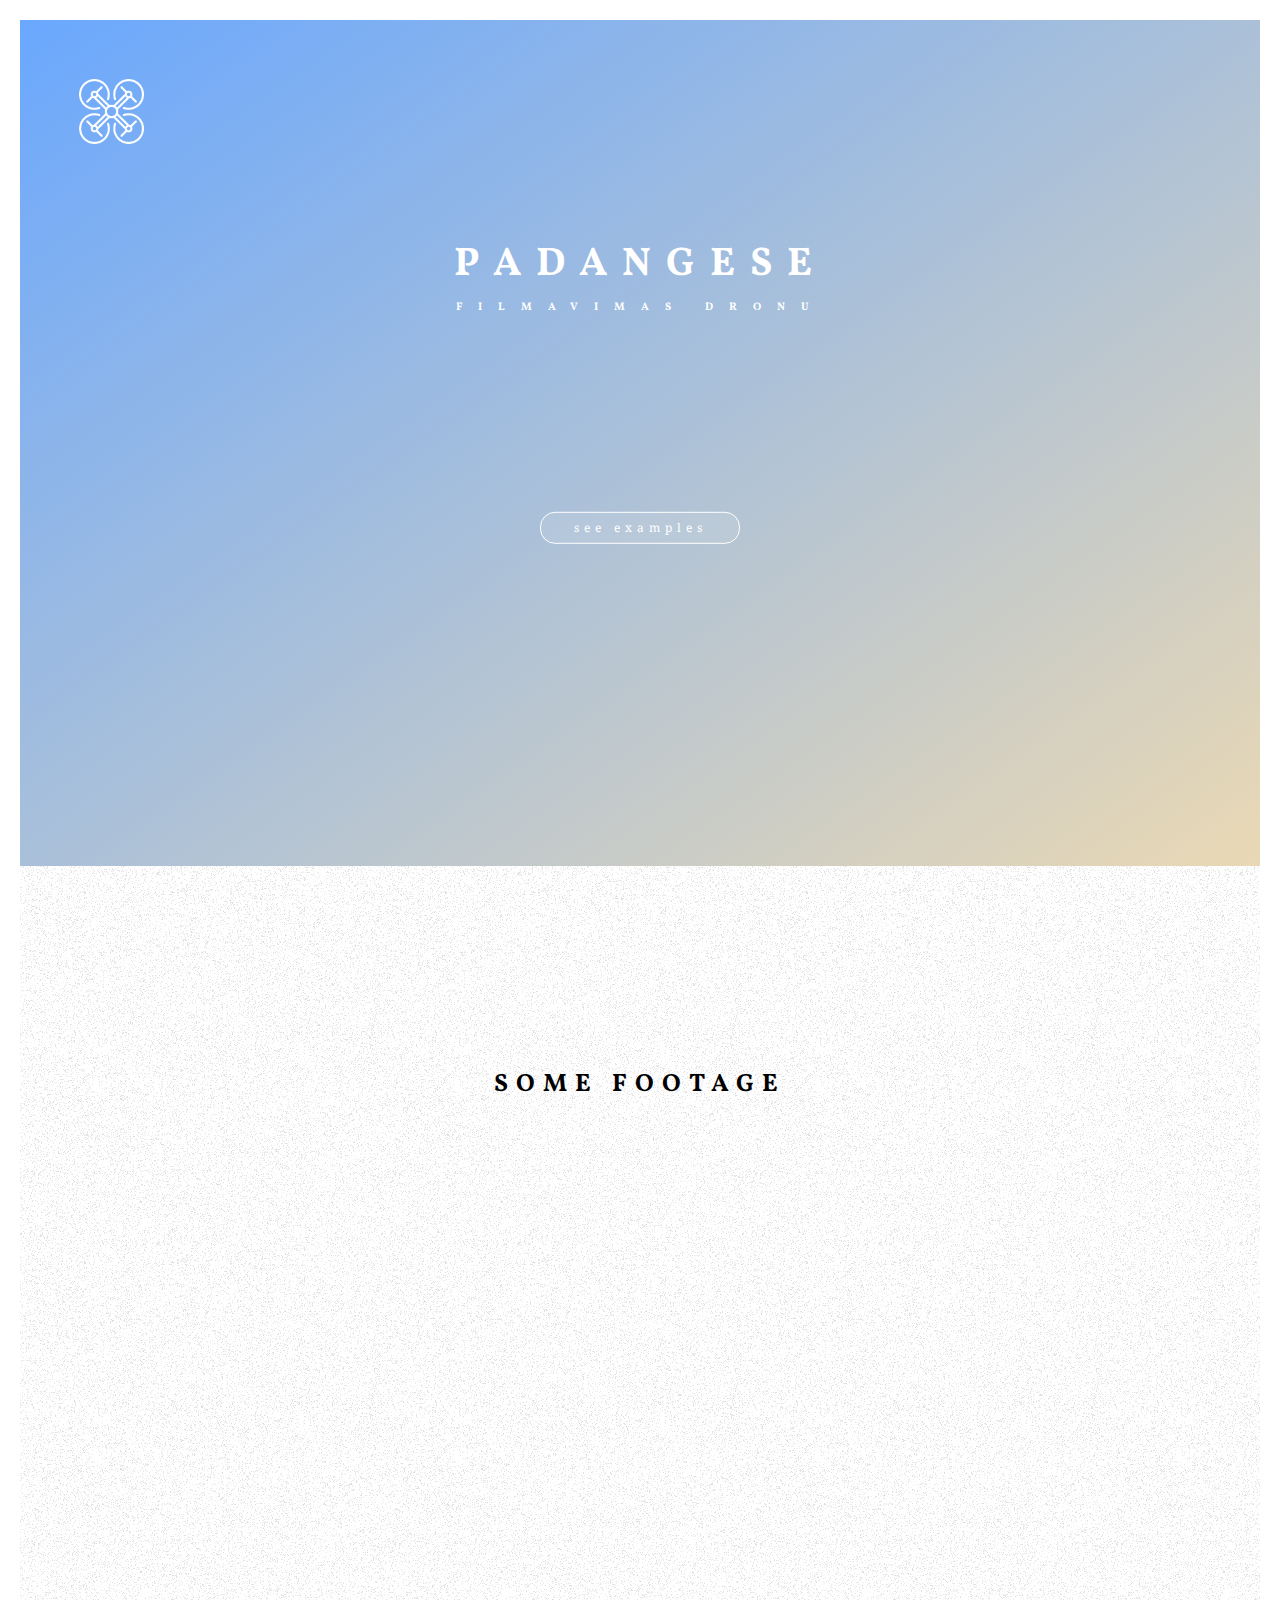
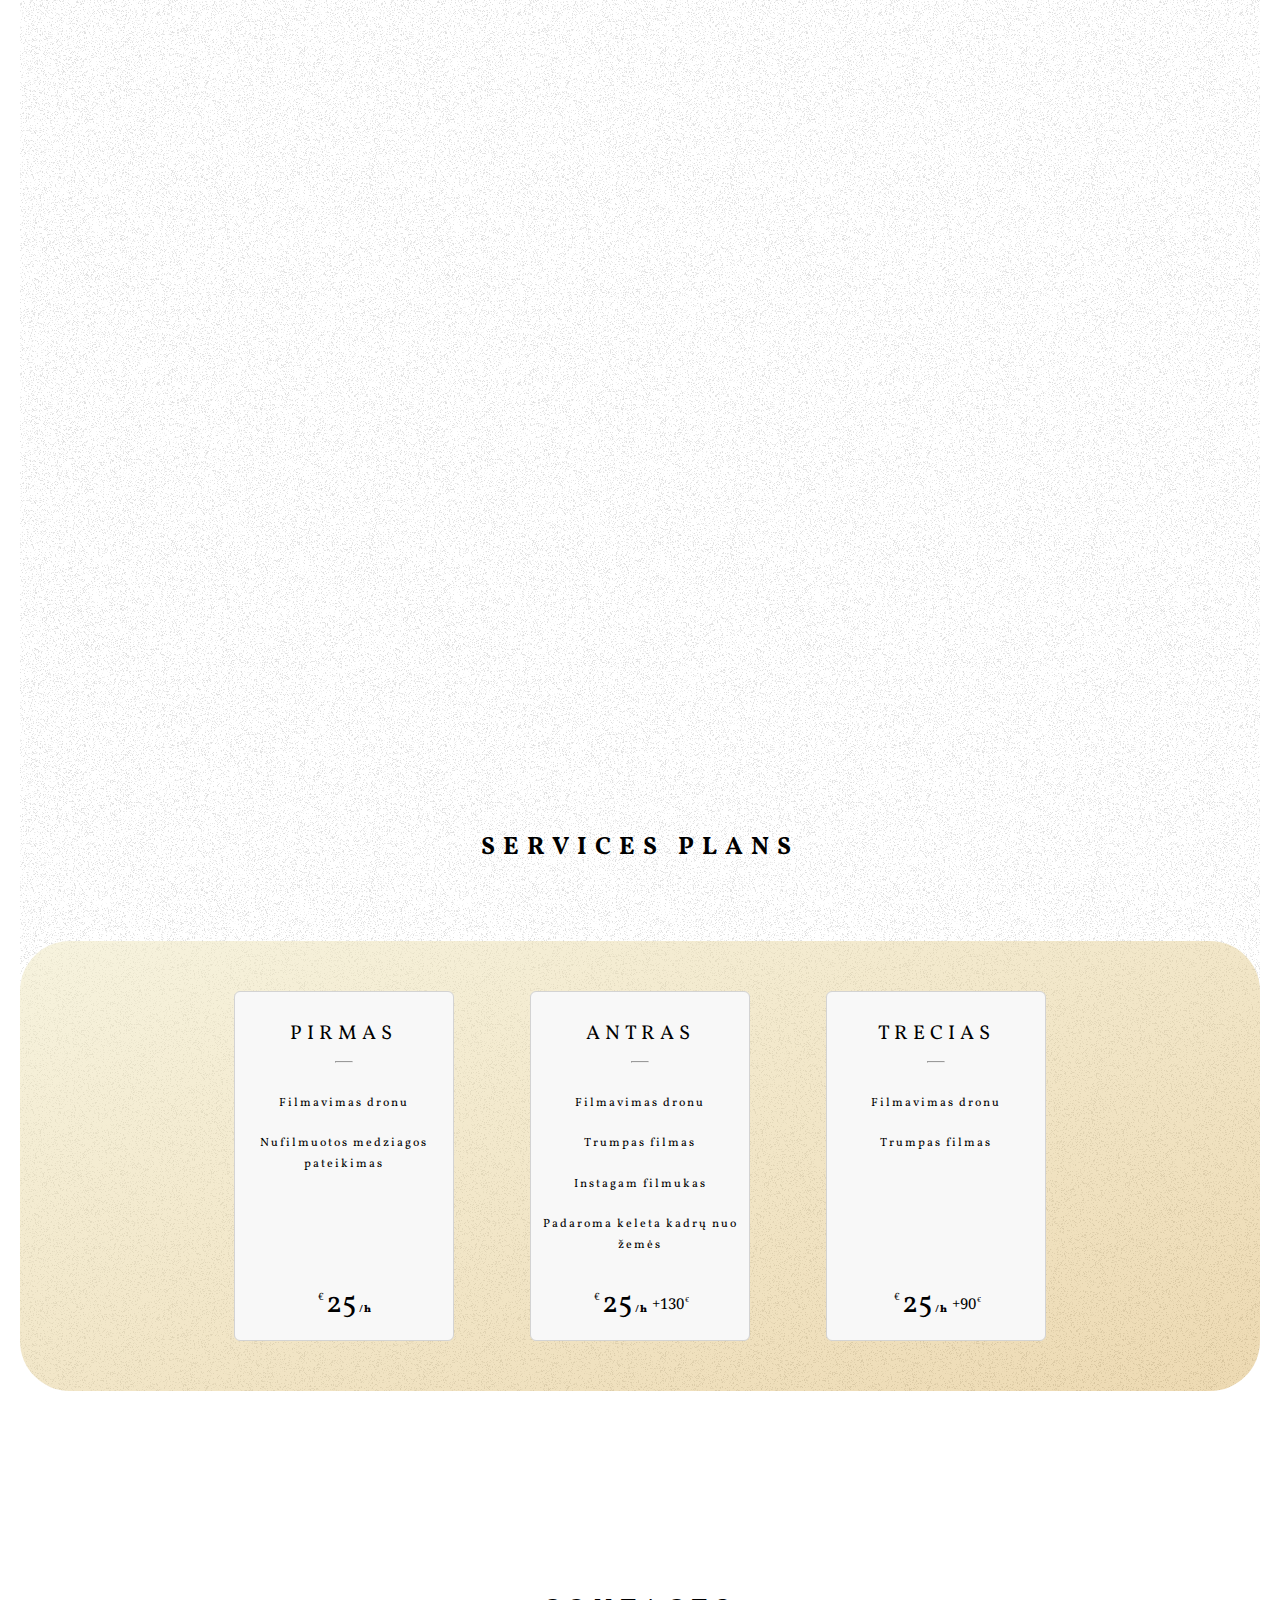
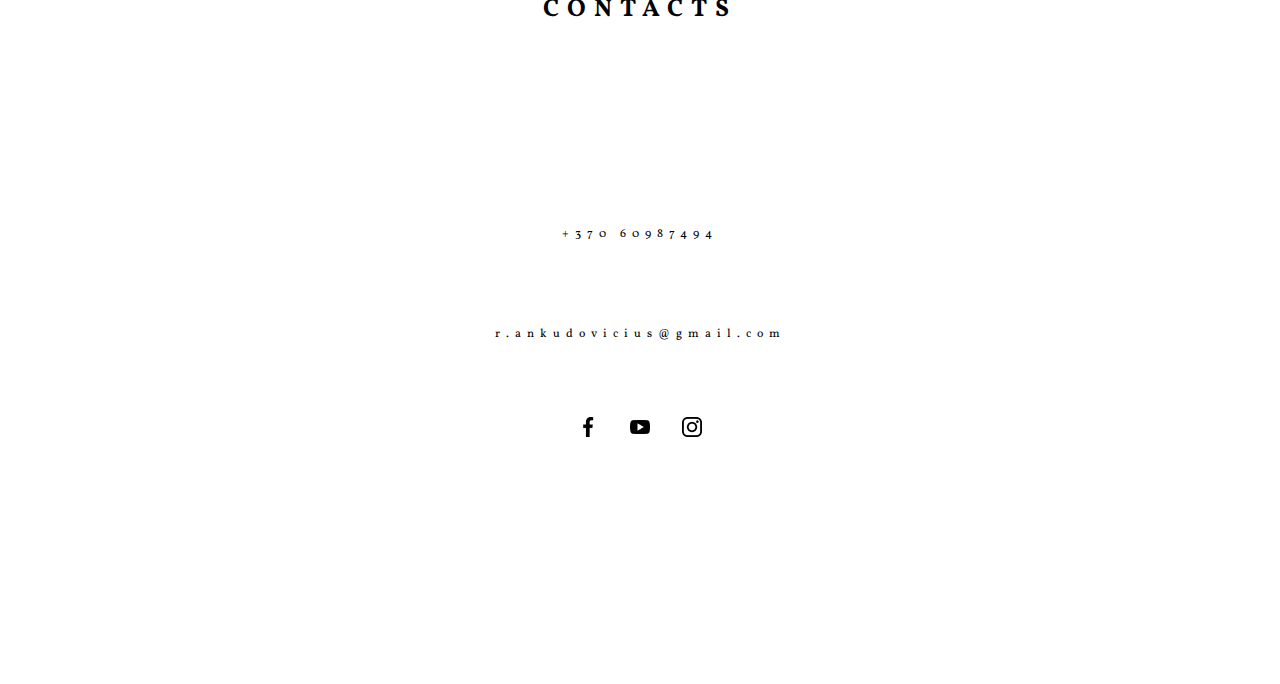
==== drone/index.html @ 8bf3ca93 "Changed project name / created new project" ====
<html>
  <head>
    <meta name="viewport" content="width=device-width, initial-scale=1" />
    <title>Landing Page</title>
    <link rel="stylesheet" type="text/css" href="style.css" />
    <link rel="apple-touch-icon" href="%PUBLIC_URL%/logo192.png" />
    <link
      href="https://fonts.googleapis.com/css2?family=Vollkorn:wght@400&display=swap"
      rel="stylesheet"
    />
    <link
      href="https://fonts.googleapis.com/css2?family=Noto+Serif:wght@700&display=swap"
      rel="stylesheet"
    />
  </head>

  <body>
    <script>
      document.addEventListener('contextmenu', (event) =>
        event.preventDefault()
      );

      let portfolioButton = document.getElementsByClassName('headingButton');
      let headerText = document.getElementsByClassName('headingText');

      window.addEventListener('scroll', () => {
        headerText[0].style.transform = `translate(-50%, calc(-50% - (${window.pageYOffset}px)/3))`;
        portfolioButton[0].style.opacity = `calc( 1000 / ( ${window.pageYOffset} * 8 ) - 0.2 )`;
        portfolioButton[0].style.transform = `translate(-50%, calc(-50% - (${window.pageYOffset}px)/4))`;

        console.log(portfolioButton[0].getBoundingClientRect());
      });
    </script>

    <header class="headerPage">
      <div class="logoBox">
        <img class="logo" alt="dronas" src="./images/droneLogoWhite.png" />
      </div>
      <h1 class="headingText">
        <span class="primaryText">PADANGESE</span>
        <span class="secondaryText">FILMAVIMAS DRONU</span>
      </h1>
      <a href="#examplesPage" class="headingButton">See Examples</a>
    </header>

    <section class="examplesPage" id="examplesPage">
      <h1 class="pageText">
        <span class="pageTitle">SOME FOOTAGE</span>
      </h1>
      <div class="portfolioWrapper">
        <iframe
          class="youtubePlayer"
          src="https://www.youtube.com/embed/ZeqWRQpSkVE"
          frameborder="0"
          allow="accelerometer; autoplay; encrypted-media; gyroscope; picture-in-picture"
          allowfullscreen
        ></iframe>
        <iframe
          class="youtubePlayer"
          src="https://www.youtube.com/embed/k1_rA3X2JAI"
          frameborder="0"
          allow="accelerometer; autoplay; encrypted-media; gyroscope; picture-in-picture"
          allowfullscreen
        ></iframe>
      </div>
    </section>

    <section class="pricePage">
      <h1 class="pageText">
        <span class="pageTitle">Services Plans</span>
      </h1>
      <div class="plansWrapper">
        <div class="plan">
          <div class="planTitle">Pirmas</div>
          <hr class="plansTitleSeparation" />
          <div class="planOption">Filmavimas dronu</div>
          <div class="planOption">Nufilmuotos medziagos pateikimas</div>
          <div class="priceTag">
            <span class="currencySign">€</span>
            <span class="basePrice">25</span>
            <span class="timeUnit">/h</span>
          </div>
        </div>
        <div class="plan">
          <div class="planTitle">Antras</div>
          <hr class="plansTitleSeparation" />
          <div class="planOption">Filmavimas dronu</div>
          <div class="planOption">Trumpas filmas</div>
          <div class="planOption">Instagam filmukas</div>
          <div class="planOption">Padaroma keleta kadrų nuo žemės</div>
          <div class="priceTag">
            <span class="currencySign">€</span>
            <span class="basePrice">25</span>
            <span class="timeUnit">/h</span>
            <span class="additionalPrice"
              >+130<span class="additionalPriceCurrencySign">€</span></span
            >
          </div>
        </div>
        <div class="plan">
          <div class="planTitle">Trecias</div>
          <hr class="plansTitleSeparation" />
          <div class="planOption">Filmavimas dronu</div>
          <div class="planOption">Trumpas filmas</div>
          <div class="priceTag">
            <span class="currencySign">€</span>
            <span class="basePrice">25</span>
            <span class="timeUnit">/h</span>
            <span class="additionalPrice"
              >+90<span class="additionalPriceCurrencySign">€</span></span
            >
          </div>
        </div>
      </div>
    </section>

    <section class="contactsPage">
      <h1 class="pageText">
        <span class="pageTitle">Contacts</span>
      </h1>
      <div class="contactsInfo">
        <span>+370 60987494</span>
        <span>r.ankudovicius@gmail.com</span>
        <div class="socialLinks">
          <a class="socialLink" href="#">
            <img
              class="socialLinkImage"
              alt="facebook"
              src="./images/facebook.png"
            />
          </a>
          <a class="socialLink" href="#">
            <img
              class="socialLinkImage"
              alt="youtube"
              src="./images/youtube.png"
            />
          </a>
          <a class="socialLink" href="#">
            <img
              class="socialLinkImage"
              alt="instagram"
              src="./images/instagram.png"
            />
          </a>
        </div>
      </div>
    </section>
  </body>
</html>
---- drone/style.css ----
* {
  margin: 0;
  padding: 0;
  box-sizing: border-box;
}

html {
  font-size: 10px;
  scroll-behavior: smooth;
}

body {
  font-family: 'Vollkorn', serif;
  font-weight: normal;
  line-height: 1.7;
  color: #777;
  padding: 2rem;
}

.headerPage {
  position: relative;
  height: 94vh;
  background-image: linear-gradient(
      to right bottom,
      rgba(3, 108, 255, 0.6),
      rgba(196, 131, 0, 0.3)
    ),
    url('./images/oldTown.png');
  background-size: cover;
  background-position: center; /*top...*/
  background-attachment: fixed;
  min-height: 600px;
}

.logoBox {
  position: absolute;
  left: 6.5vh;
  top: 6.5vh;
  animation: moveUp;
  animation-duration: 3s;
}

.logo {
  height: 6.5rem;
  width: 6.5rem;
}

.headingText {
  position: absolute;
  left: 50%;
  top: 30%;
  color: white;
  transform: translate(-50%, -50%);
  padding: 0.5rem;
  text-align: center;
  border-radius: 0.5rem;

  transform-style: preserve-3d;

  overflow-y: scroll;
}

.primaryText {
  font-size: 4rem;
  display: block;
  letter-spacing: 1.5rem;
  text-align: center;

  animation: moveFromRight;
  animation-duration: 3s;
}

.secondaryText {
  font-size: 0.55em;
  display: block;
  letter-spacing: 1.6rem;
  text-align: center;

  animation: moveFromLeft;
  animation-duration: 3s;
}

@keyframes moveUp {
  0% {
    opacity: 0;
    transform: translateY(8rem) rotate(-120deg);
  }

  100% {
    opacity: 1;
    transform: translateY(0px) rotate(0deg);
  }
}

@keyframes moveUpCenter {
  0% {
    opacity: 0;
    transform: translateX(-50%) translateY(8rem) rotate(-120deg);
  }

  100% {
    opacity: 1;
    transform: translateX(-50%) translateY(0px) rotate(0deg);
  }
}

@keyframes moveFromLeft {
  0% {
    opacity: 0;
    transform: translateX(-10rem);
  }

  100% {
    opacity: 1;
    transform: translateX(0px);
  }
}

@keyframes moveFromRight {
  0% {
    opacity: 0;
    transform: translateX(10rem);
  }

  100% {
    opacity: 1;
    transform: translateX(0px);
  }
}

@keyframes appear {
  0% {
    opacity: 0;
  }

  100% {
    opacity: 1;
  }
}

.headingButton:link,
.headingButton:visited {
  font-family: 'Noto Serif', serif;
  position: absolute;
  text-align: center;
  left: 50%;
  top: 60%;
  width: 200px;
  transform: translate(-50%, -50%);
  text-decoration: none;
  color: rgb(255, 255, 255);
  background-color: rgba(255, 255, 255, 0.1);
  border: 1px solid rgb(255, 255, 255);
  padding: 0.5rem 2rem;
  border-radius: 1.5rem;
  text-transform: lowercase;
  font-size: 12px;
  letter-spacing: 0.5rem;
  display: inline-block;
  transition: 0.2s;

  animation: appear;
  animation-duration: 3s;
}

.headingButton:hover {
  transform: translate(-50%, -52%);
  box-shadow: 0 10px 20px rgba(0, 0, 0, 0.2);
  font-size: 13px;
}

.headingButton:active {
  transform: translate(-50%, -50%);
  box-shadow: 0 5px 10px rgba(0, 0, 0, 0.1);
}

.examplesPage {
  padding-top: 10vh;
  background-image: url('./images/noise.png');
  padding-bottom: 10vh;
}

.portfolioWrapper {
  margin: 2rem;
  display: grid;
  padding-bottom: 2rem;
}

.youtubePlayer {
  width: 95%;
  height: 55vh;
  margin: auto;
  padding-top: 2rem;
}

.pricePage {
  background-image: url('./images/noise.png');
  border-bottom-left-radius: 5rem;
  border-bottom-right-radius: 5rem;
}

.plansWrapper {
  display: block;
  padding-top: 3rem;
  padding-bottom: 3rem;
  background-image: linear-gradient(
      to right bottom,
      rgba(241, 235, 200, 0.6),
      rgba(196, 131, 0, 0.3)
    ),
    url('./images/noise.png');
  text-align: center;
  border-radius: 5rem;
}

.plan {
  display: inline-block;
  position: relative;
  vertical-align: top;
  box-sizing: border-box;
  margin: 2rem;
  padding: 1rem;
  margin-left: 3%;
  margin-right: 3%;
  background-color: rgb(248, 248, 248);
  color: black;
  height: 35rem;
  width: 22rem;
  border-radius: 6px;
  border: 1px solid rgb(211, 211, 211);
}

.pageText {
  font-size: 2.5rem;
  text-align: center;
  padding-top: 12vh;
  padding-bottom: 8vh;
  letter-spacing: 8px;
  text-transform: uppercase;
  color: black;
}

.contactsPage {
  padding-top: 10vh;
  position: relative;
  height: 97vh;
}

.planTitle {
  padding-top: 1.5rem;
  padding-bottom: 1rem;
  font-size: 2rem;
  letter-spacing: 5px;
  text-transform: uppercase;
}

.plansTitleSeparation {
  margin-left: 9rem;
  margin-right: 9rem;
  margin-bottom: 2rem;
}

.planOption {
  color: rgb(0, 0, 0);
  font-size: 1.2rem;
  padding-top: 1rem;
  padding-bottom: 1rem;
  letter-spacing: 2px;
}

.priceTag {
  width: 20rem;
  color: black;
  font-size: 3rem;
  position: absolute;
  bottom: 10px;
}

.basePrice {
  vertical-align: top;
}

.currencySign {
  font-family: 'Noto Serif', serif;
  position: relative;
  left: 4px;
  top: 9px;
  font-size: 1rem;
  vertical-align: top;
}

.timeUnit {
  position: relative;
  letter-spacing: 1px;
  right: 3px;
  font-size: 1rem;
  font-weight: 900;
}

.additionalPrice {
  font-family: 'Noto Serif', serif;
  position: relative;
  font-size: 1.5rem;
  bottom: 3px;
  right: 5px;
}

.additionalPriceCurrencySign {
  font-family: 'Noto Serif', serif;
  position: relative;
  bottom: 7px;
  left: 1px;
  font-size: 0.7rem;
}

.contactsInfo {
  box-sizing: border-box;
  position: absolute;
  text-align: center;
  letter-spacing: 6px;
  height: 80px;
  width: 300px;
  font-size: 1.2rem;
  left: 50%;
  top: 45%;
  transform: translateX(-50%);
  display: inline-block;
  color: rgb(0, 0, 0);
  line-height: 100px;
}

.socialLinks {
  text-align: center;
}
.socialLink {
  text-decoration: none;
}

.socialLinkImage {
  height: 20px;
  width: 20px;
  margin-left: 4%;
  margin-right: 4%;
}

@media only screen and (max-width: 900px) {
  .plan {
    display: block;
    margin: auto;
    margin-bottom: 10rem;
  }
}

@media only screen and (max-width: 600px) {
  .primaryText {
    font-size: 2.5rem;
  }

  .secondaryText {
    font-size: 0.55em;
    letter-spacing: 11px;
  }

  .logoBox {
    position: absolute;
    left: 50%;
    transform: translate(-50%, 0);
    top: 6.5vh;
    animation: moveUpCenter;
    animation-duration: 3s;
  }

  .logo {
    height: 4.5rem;
    width: 4.5rem;
  }
}
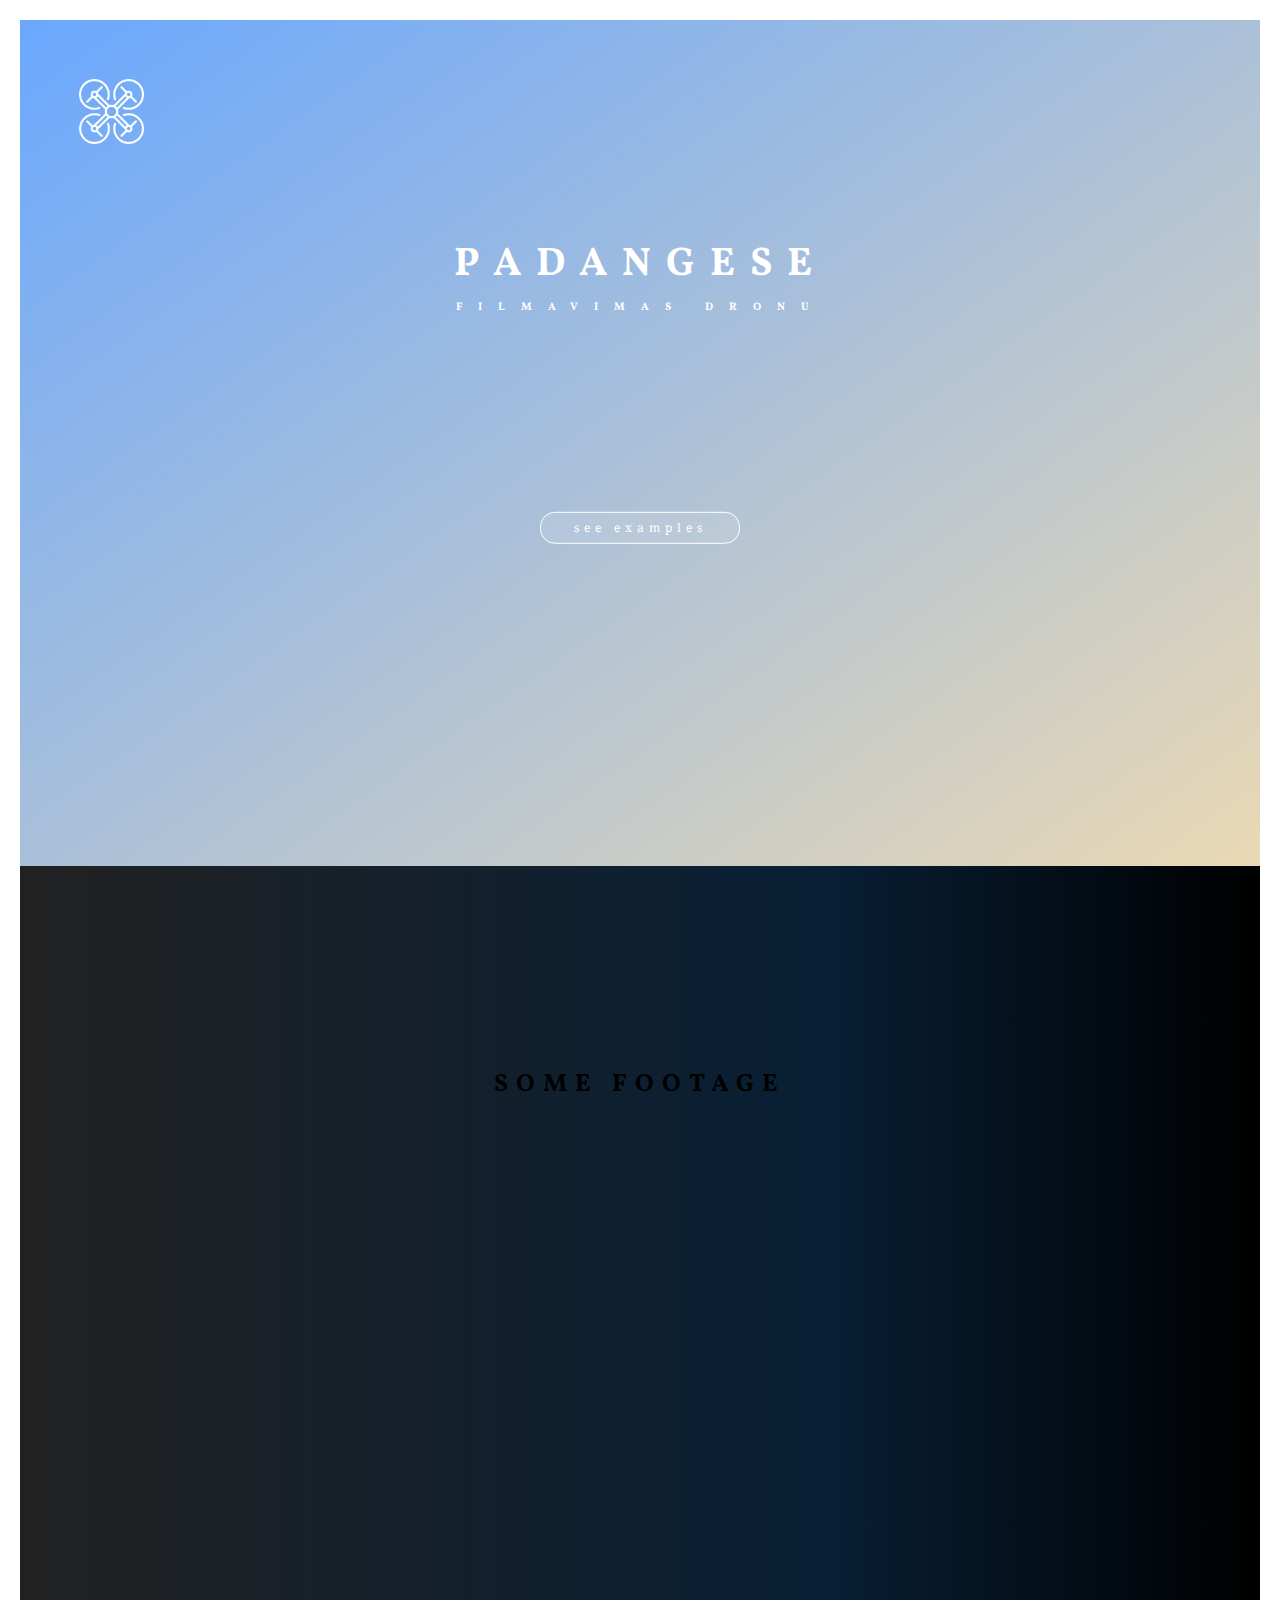
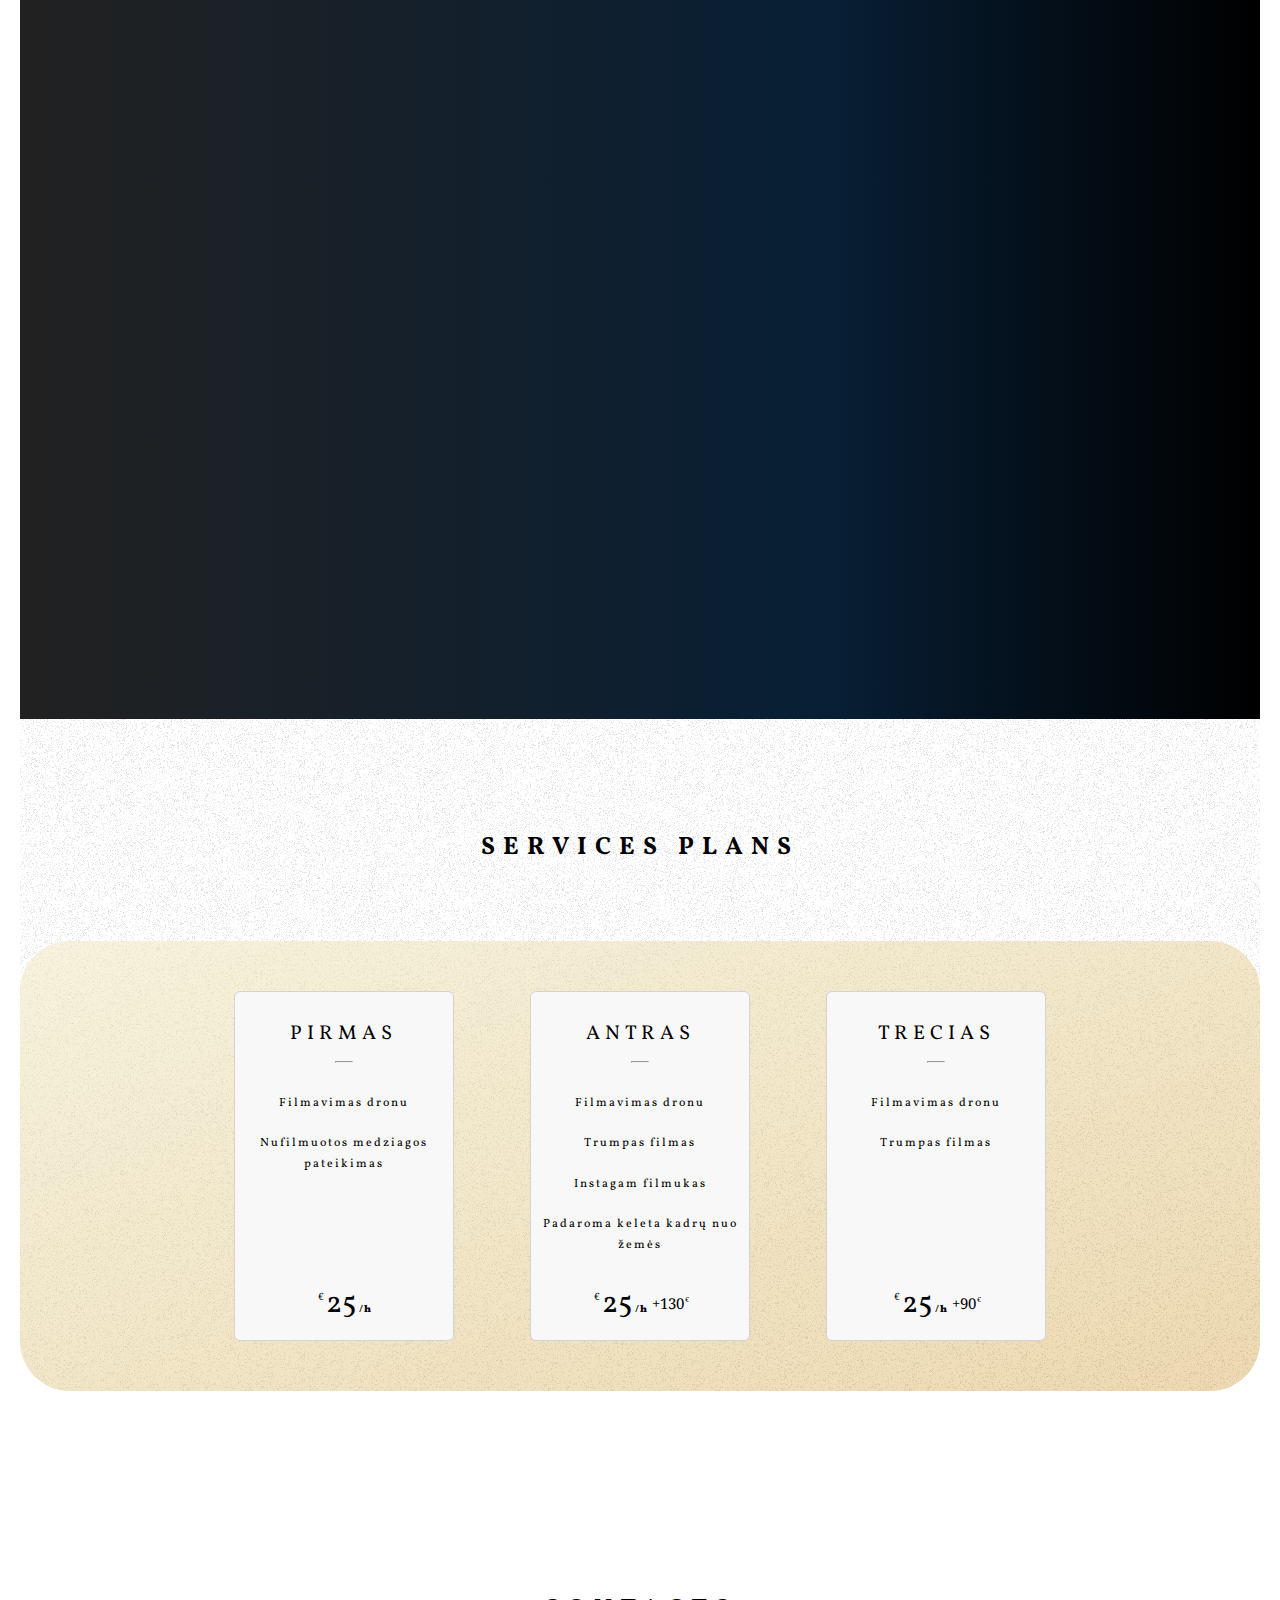
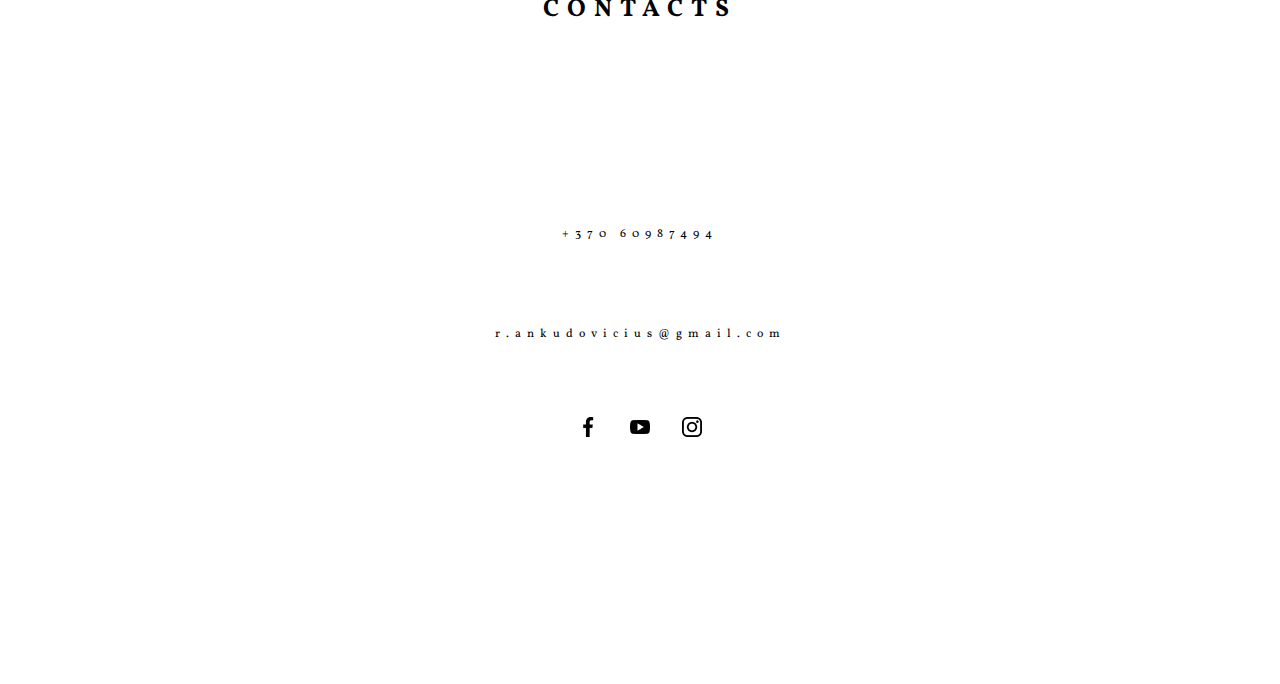
==== commit 08a3a95f: "added shitty texture" ====
--- a/drone/index.html
+++ b/drone/index.html
@@ -16,9 +16,9 @@
 
   <body>
     <script>
-      document.addEventListener('contextmenu', (event) =>
-        event.preventDefault()
-      );
+      // document.addEventListener('contextmenu', (event) =>
+      //   event.preventDefault()
+      // );
 
       let portfolioButton = document.getElementsByClassName('headingButton');
       let headerText = document.getElementsByClassName('headingText');
--- a/drone/style.css
+++ b/drone/style.css
@@ -176,7 +176,14 @@
 
 .examplesPage {
   padding-top: 10vh;
-  background-image: url('./images/noise.png');
+  background: rgb(33, 33, 33);
+  background: linear-gradient(
+    90deg,
+    rgba(33, 33, 33, 1) 0%,
+    rgba(8, 31, 53, 1) 65%,
+    rgba(0, 0, 0, 1) 100%
+  );
+
   padding-bottom: 10vh;
 }
 
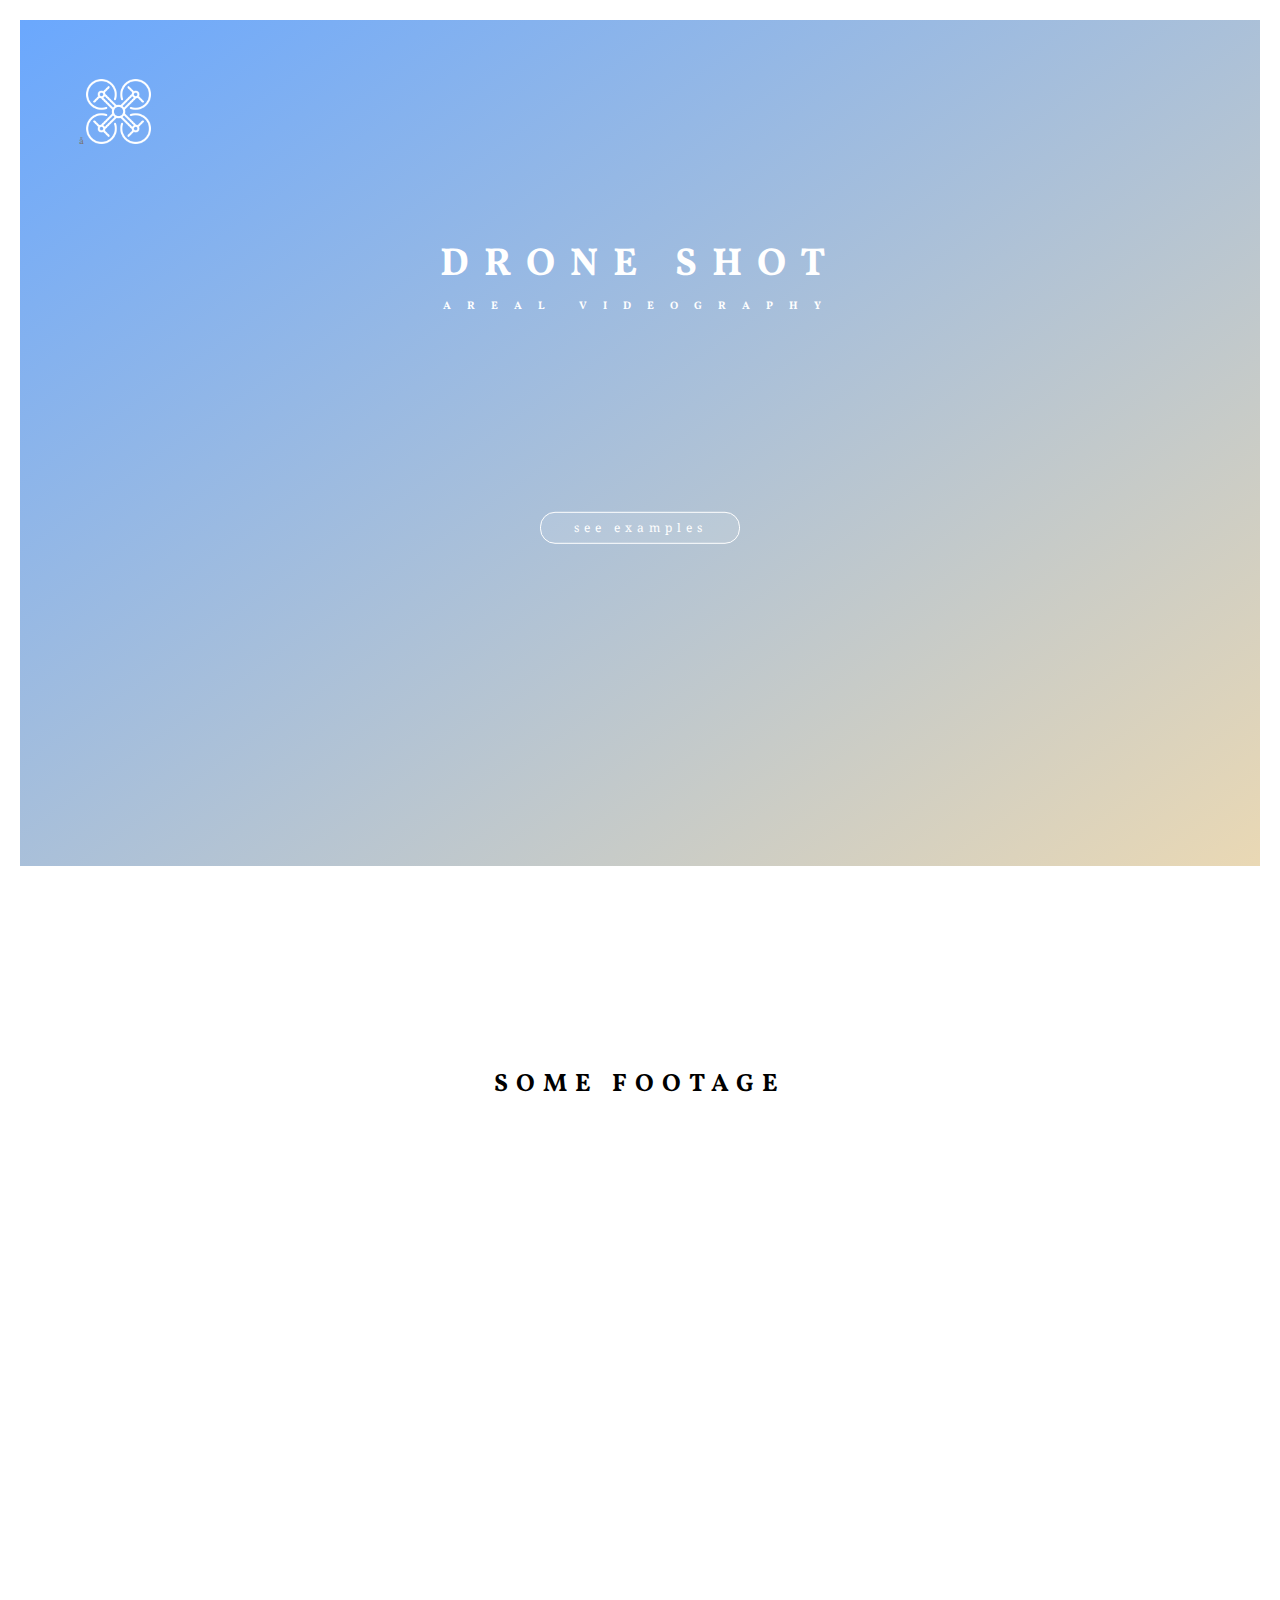
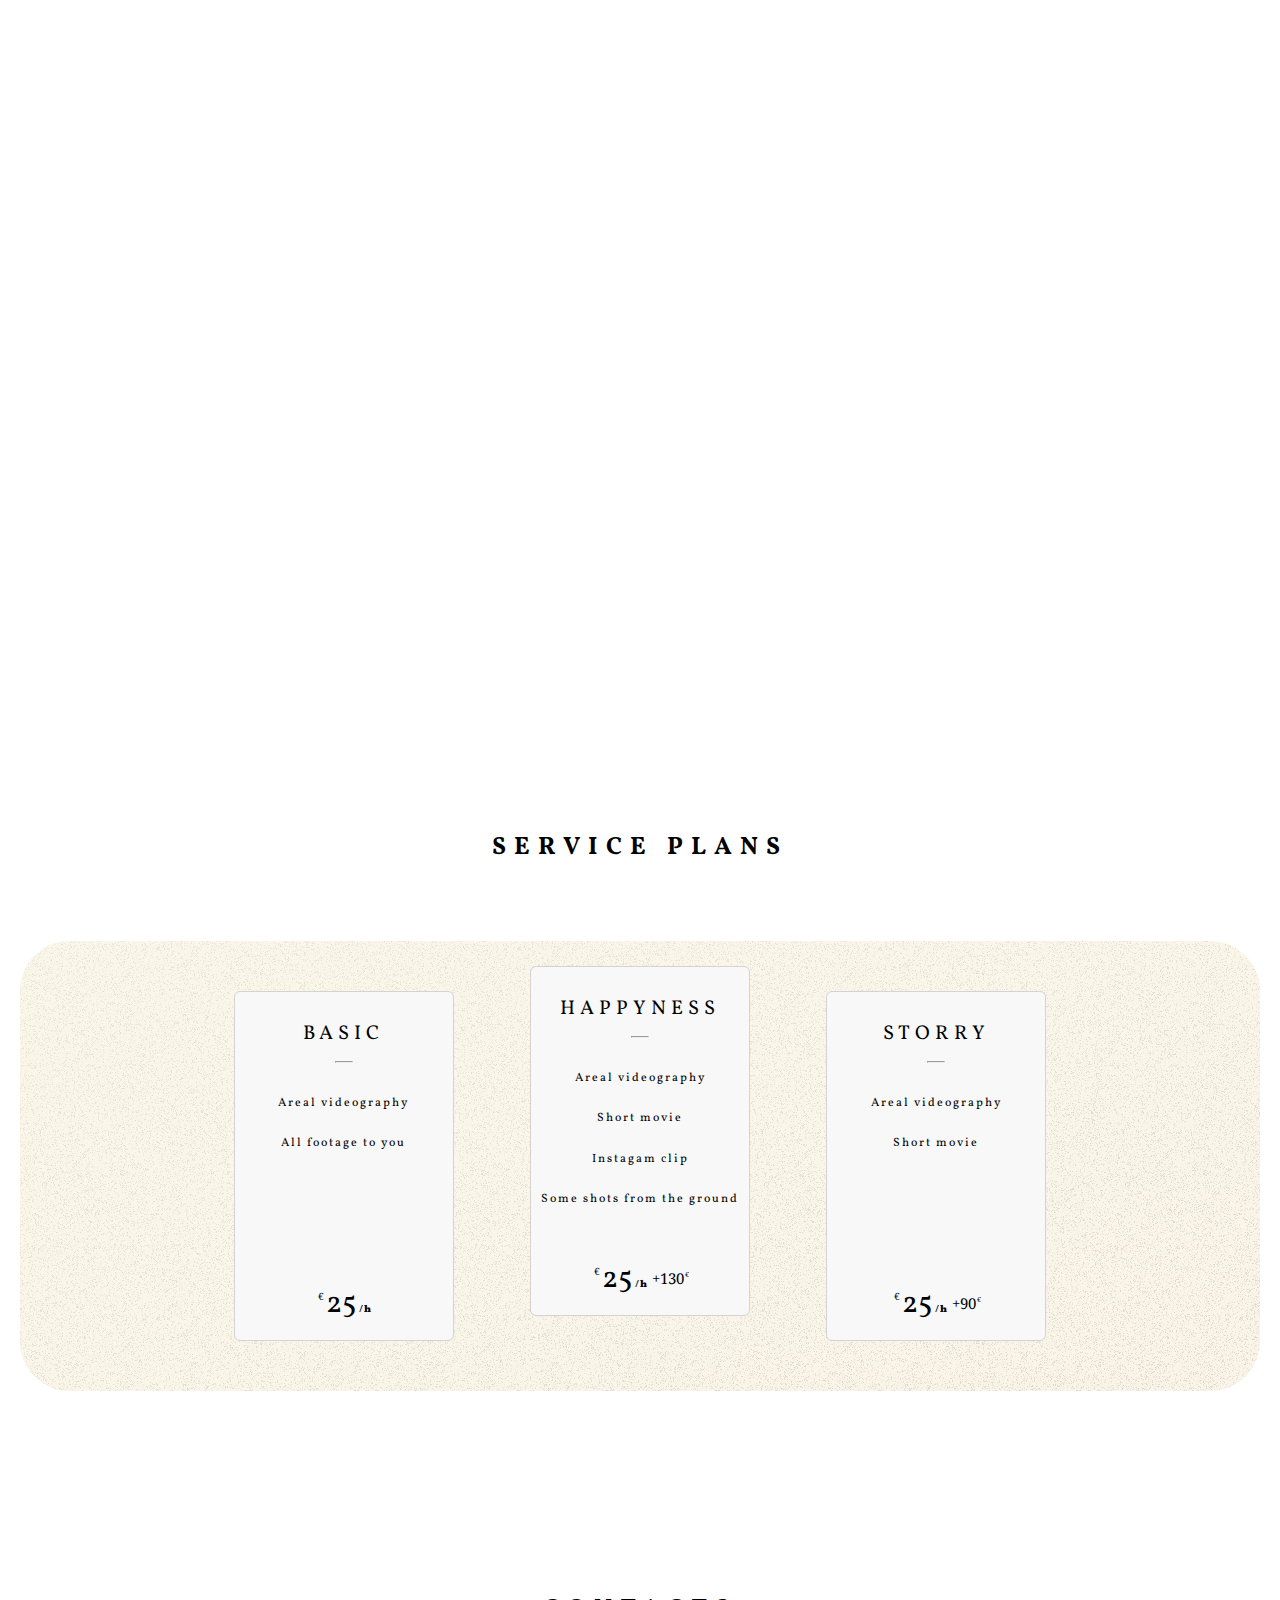
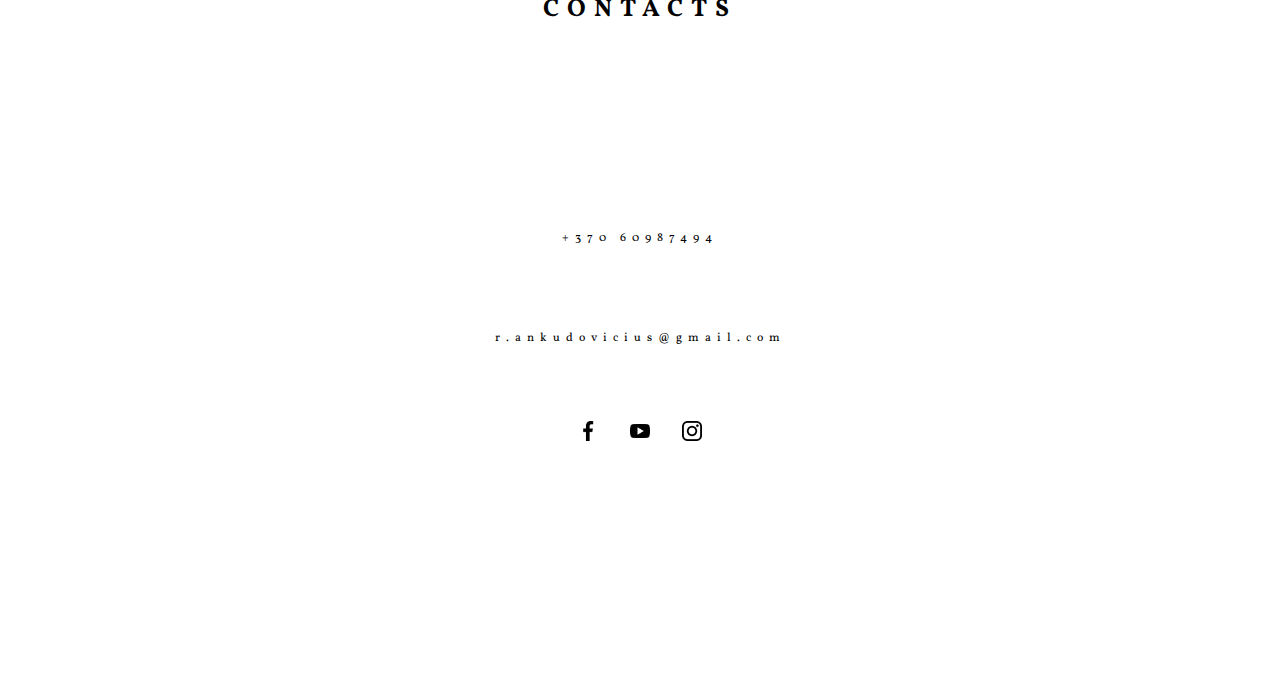
==== commit 69637ca0: "Added eng words to dorne web" ====
--- a/drone/index.html
+++ b/drone/index.html
@@ -34,11 +34,12 @@
 
     <header class="headerPage">
       <div class="logoBox">
+        å
         <img class="logo" alt="dronas" src="./images/droneLogoWhite.png" />
       </div>
       <h1 class="headingText">
-        <span class="primaryText">PADANGESE</span>
-        <span class="secondaryText">FILMAVIMAS DRONU</span>
+        <span class="primaryText">DRONE SHOT</span>
+        <span class="secondaryText">AREAL VIDEOGRAPHY</span>
       </h1>
       <a href="#examplesPage" class="headingButton">See Examples</a>
     </header>
@@ -67,27 +68,27 @@
 
     <section class="pricePage">
       <h1 class="pageText">
-        <span class="pageTitle">Services Plans</span>
+        <span class="pageTitle">Service Plans</span>
       </h1>
       <div class="plansWrapper">
         <div class="plan">
-          <div class="planTitle">Pirmas</div>
+          <div class="planTitle">Basic</div>
           <hr class="plansTitleSeparation" />
-          <div class="planOption">Filmavimas dronu</div>
-          <div class="planOption">Nufilmuotos medziagos pateikimas</div>
+          <div class="planOption">Areal videography</div>
+          <div class="planOption">All footage to you</div>
           <div class="priceTag">
             <span class="currencySign">€</span>
             <span class="basePrice">25</span>
             <span class="timeUnit">/h</span>
           </div>
         </div>
-        <div class="plan">
-          <div class="planTitle">Antras</div>
+        <div class="plan premiumPlan">
+          <div class="planTitle">Happyness</div>
           <hr class="plansTitleSeparation" />
-          <div class="planOption">Filmavimas dronu</div>
-          <div class="planOption">Trumpas filmas</div>
-          <div class="planOption">Instagam filmukas</div>
-          <div class="planOption">Padaroma keleta kadrų nuo žemės</div>
+          <div class="planOption">Areal videography</div>
+          <div class="planOption">Short movie</div>
+          <div class="planOption">Instagam clip</div>
+          <div class="planOption">Some shots from the ground</div>
           <div class="priceTag">
             <span class="currencySign">€</span>
             <span class="basePrice">25</span>
@@ -98,10 +99,10 @@
           </div>
         </div>
         <div class="plan">
-          <div class="planTitle">Trecias</div>
+          <div class="planTitle">Storry</div>
           <hr class="plansTitleSeparation" />
-          <div class="planOption">Filmavimas dronu</div>
-          <div class="planOption">Trumpas filmas</div>
+          <div class="planOption">Areal videography</div>
+          <div class="planOption">Short movie</div>
           <div class="priceTag">
             <span class="currencySign">€</span>
             <span class="basePrice">25</span>
--- a/drone/style.css
+++ b/drone/style.css
@@ -61,7 +61,7 @@
 }
 
 .primaryText {
-  font-size: 4rem;
+  font-size: 3.9rem;
   display: block;
   letter-spacing: 1.5rem;
   text-align: center;
@@ -176,14 +176,6 @@
 
 .examplesPage {
   padding-top: 10vh;
-  background: rgb(33, 33, 33);
-  background: linear-gradient(
-    90deg,
-    rgba(33, 33, 33, 1) 0%,
-    rgba(8, 31, 53, 1) 65%,
-    rgba(0, 0, 0, 1) 100%
-  );
-
   padding-bottom: 10vh;
 }
 
@@ -201,7 +193,6 @@
 }
 
 .pricePage {
-  background-image: url('./images/noise.png');
   border-bottom-left-radius: 5rem;
   border-bottom-right-radius: 5rem;
 }
@@ -212,8 +203,8 @@
   padding-bottom: 3rem;
   background-image: linear-gradient(
       to right bottom,
-      rgba(241, 235, 200, 0.6),
-      rgba(196, 131, 0, 0.3)
+      rgba(241, 235, 200, 0.397),
+      rgba(196, 131, 0, 0.089)
     ),
     url('./images/noise.png');
   text-align: center;
@@ -237,6 +228,11 @@
   border: 1px solid rgb(211, 211, 211);
 }
 
+.premiumPlan {
+  bottom: 25px;
+  border: 1px solid rgb(211, 211, 211);
+}
+
 .pageText {
   font-size: 2.5rem;
   text-align: center;
@@ -250,7 +246,7 @@
 .contactsPage {
   padding-top: 10vh;
   position: relative;
-  height: 97vh;
+  height: 98vh;
 }
 
 .planTitle {
@@ -356,6 +352,9 @@
     margin: auto;
     margin-bottom: 10rem;
   }
+  .premiumPlan {
+    bottom: 0px;
+  }
 }
 
 @media only screen and (max-width: 600px) {
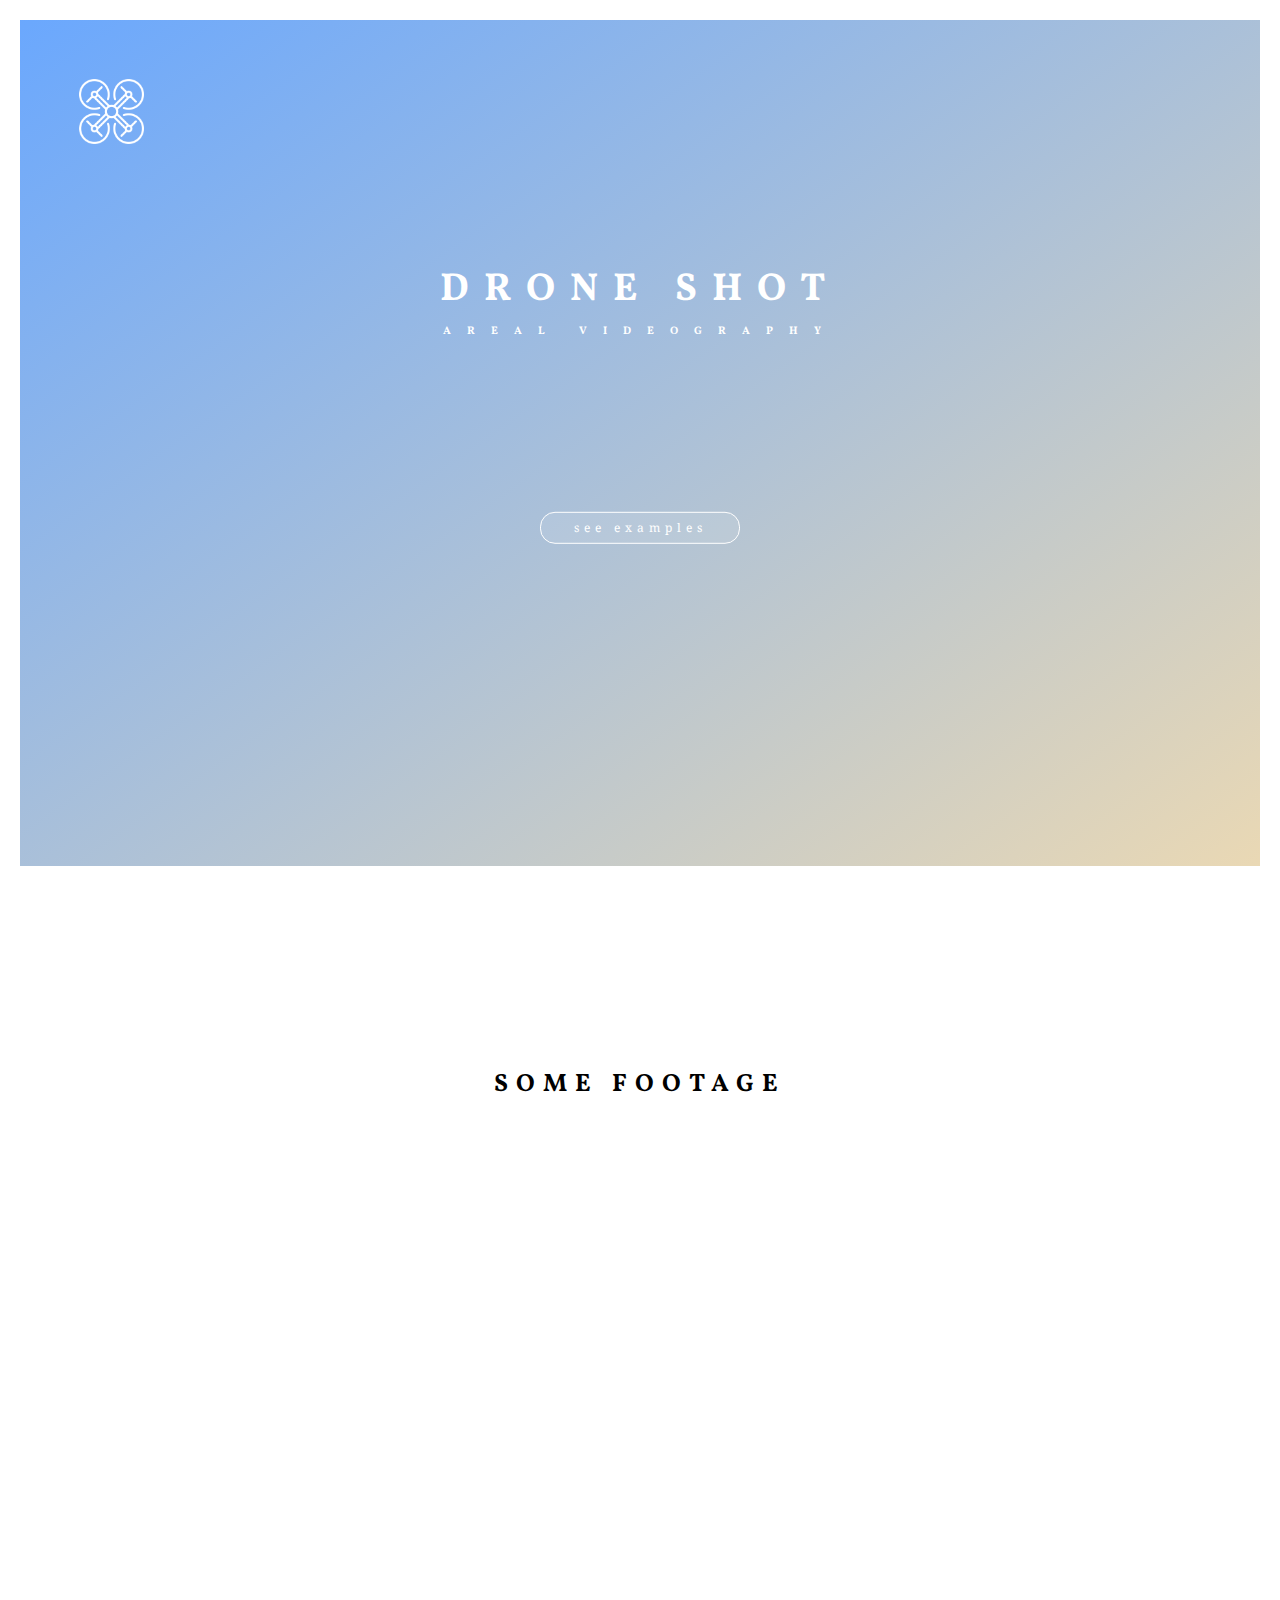
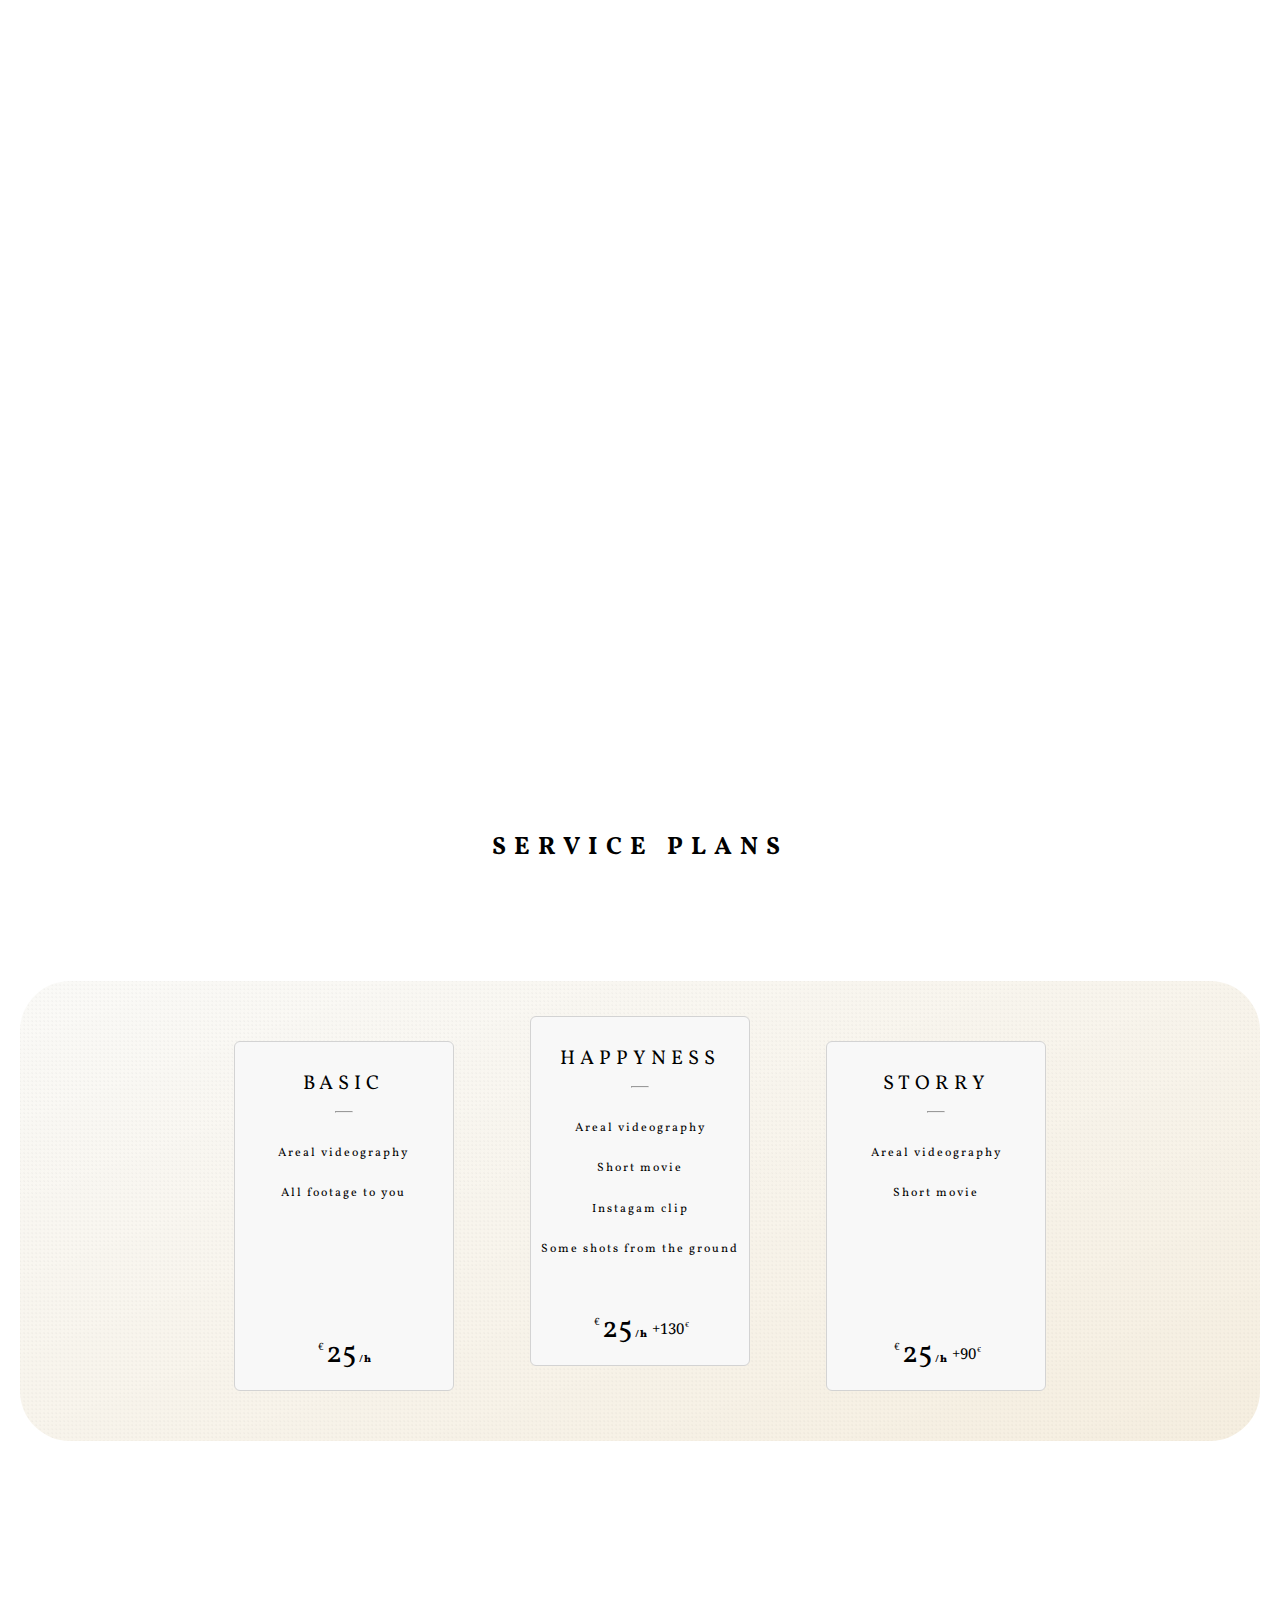
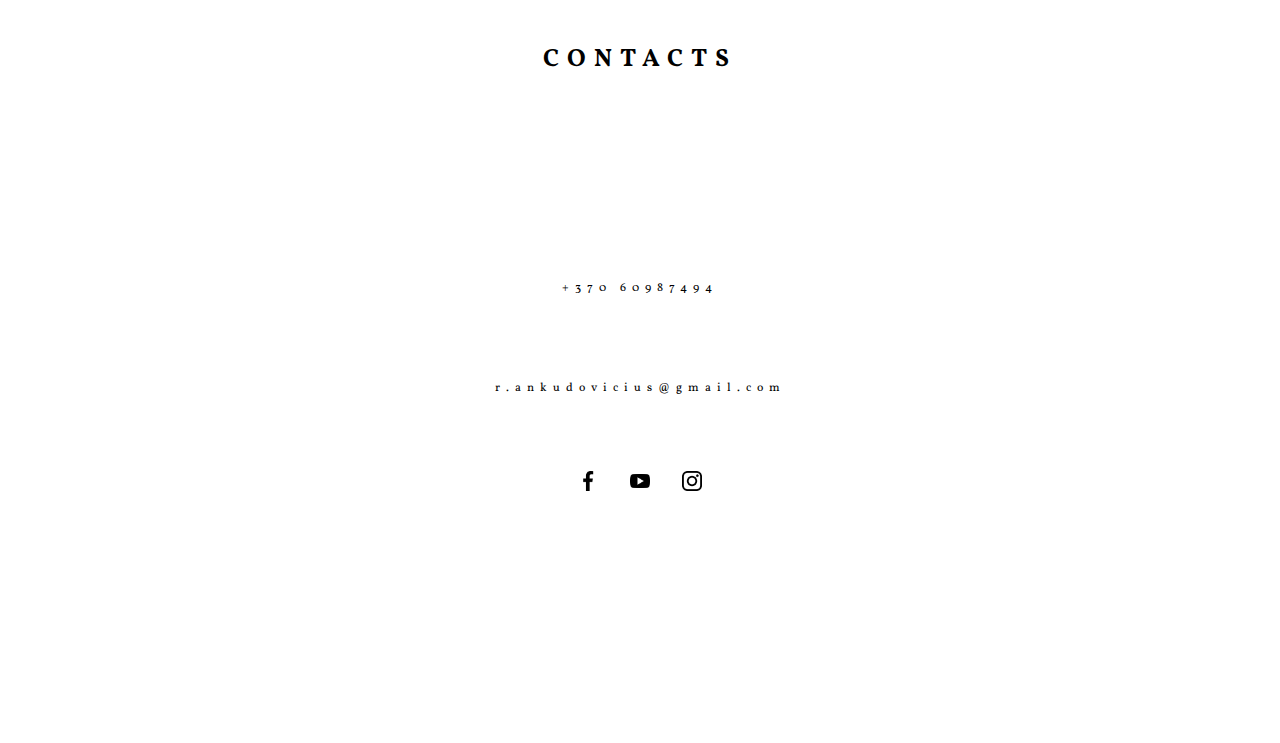
==== commit 316227cd: "template is ready for being used" ====
--- a/drone/index.html
+++ b/drone/index.html
@@ -34,7 +34,6 @@
 
     <header class="headerPage">
       <div class="logoBox">
-        å
         <img class="logo" alt="dronas" src="./images/droneLogoWhite.png" />
       </div>
       <h1 class="headingText">
@@ -123,21 +122,33 @@
         <span>+370 60987494</span>
         <span>r.ankudovicius@gmail.com</span>
         <div class="socialLinks">
-          <a class="socialLink" href="#">
+          <a
+            class="socialLink"
+            href="https://www.facebook.com/vaibasimage/"
+            target="_blank"
+          >
             <img
               class="socialLinkImage"
               alt="facebook"
               src="./images/facebook.png"
             />
           </a>
-          <a class="socialLink" href="#">
+          <a
+            class="socialLink"
+            href="https://www.youtube.com/channel/UC_GX2EIw_M_Plv_6kgoxcqA"
+            target="_blank"
+          >
             <img
               class="socialLinkImage"
               alt="youtube"
               src="./images/youtube.png"
             />
           </a>
-          <a class="socialLink" href="#">
+          <a
+            class="socialLink"
+            href="https://www.instagram.com/vaibasimage/"
+            target="_blank"
+          >
             <img
               class="socialLinkImage"
               alt="instagram"
--- a/drone/style.css
+++ b/drone/style.css
@@ -48,7 +48,7 @@
 .headingText {
   position: absolute;
   left: 50%;
-  top: 30%;
+  top: 33%;
   color: white;
   transform: translate(-50%, -50%);
   padding: 0.5rem;
@@ -199,14 +199,16 @@
 
 .plansWrapper {
   display: block;
-  padding-top: 3rem;
+  margin-top: 4rem;
+  padding-top: 4rem;
   padding-bottom: 3rem;
+
   background-image: linear-gradient(
       to right bottom,
-      rgba(241, 235, 200, 0.397),
-      rgba(196, 131, 0, 0.089)
+      rgba(241, 235, 200, 0.075),
+      rgba(204, 145, 26, 0.123)
     ),
-    url('./images/noise.png');
+    url('./texture.png');
   text-align: center;
   border-radius: 5rem;
 }
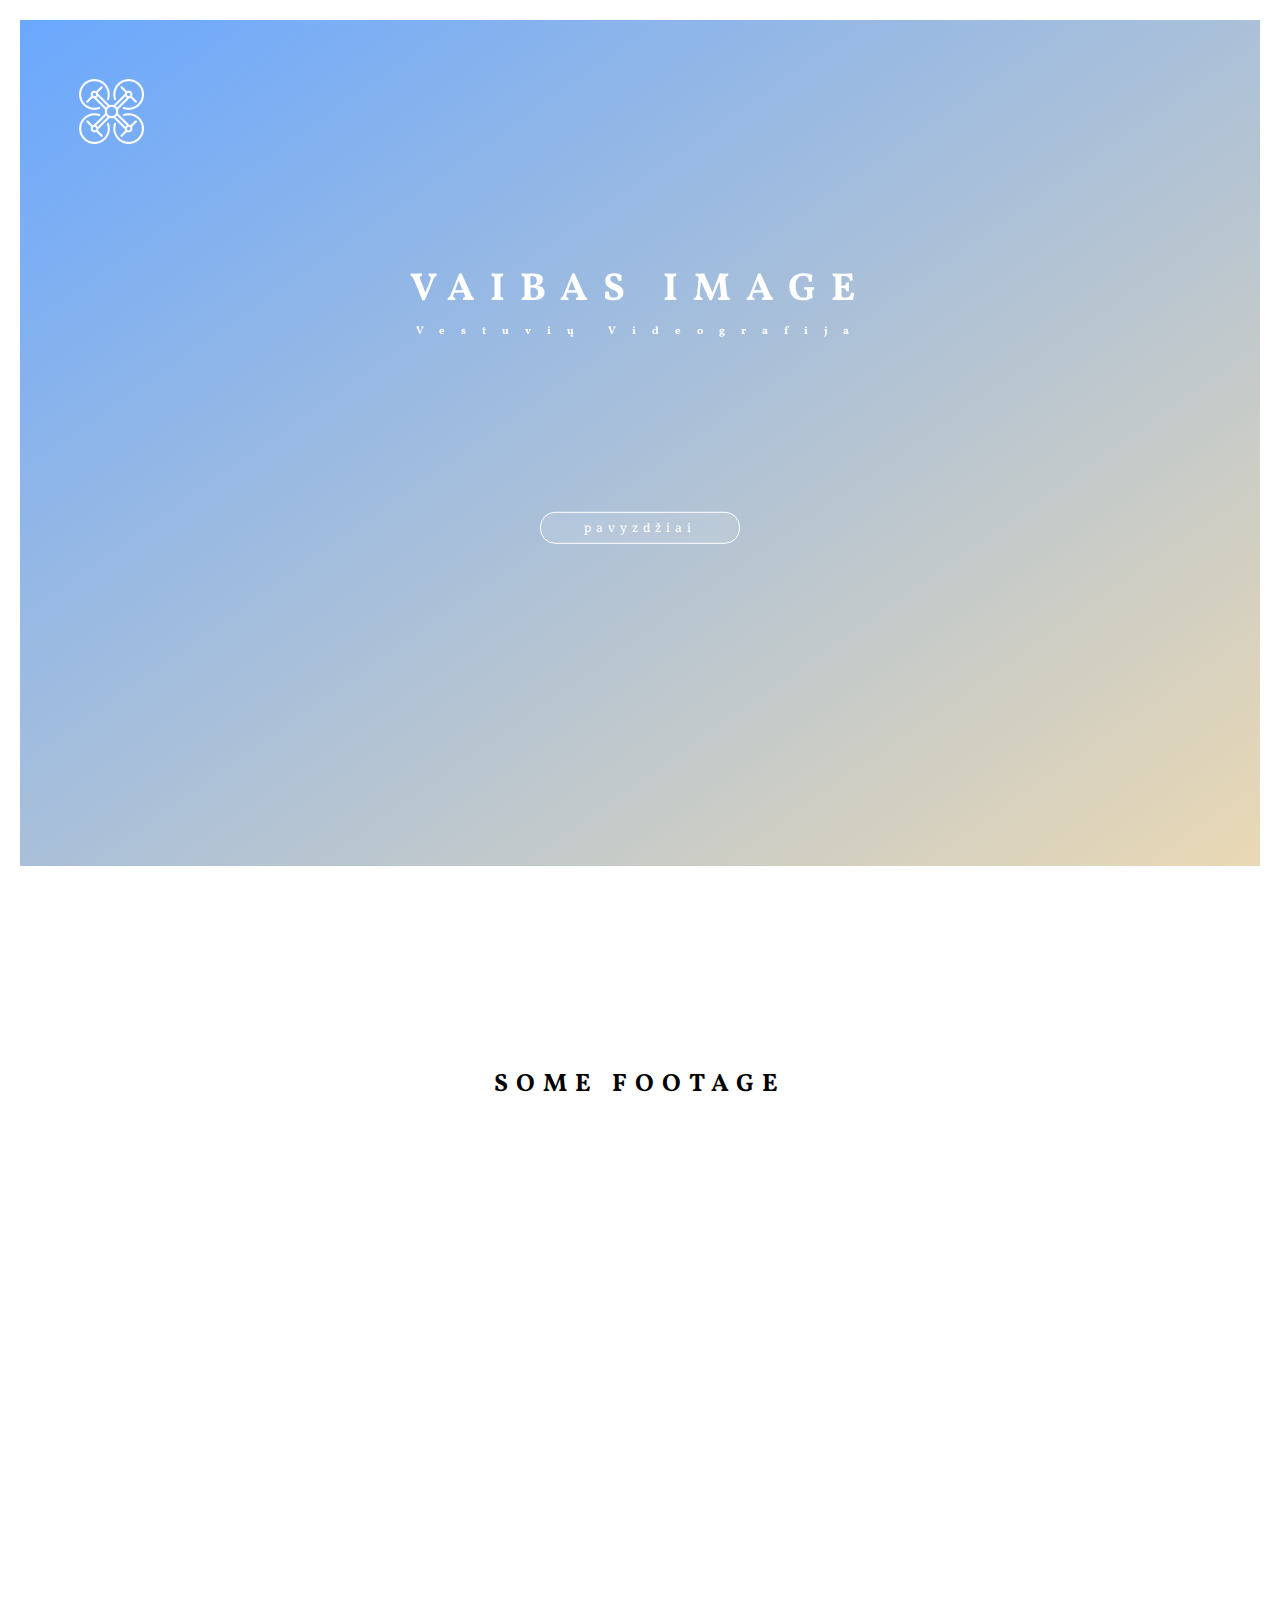
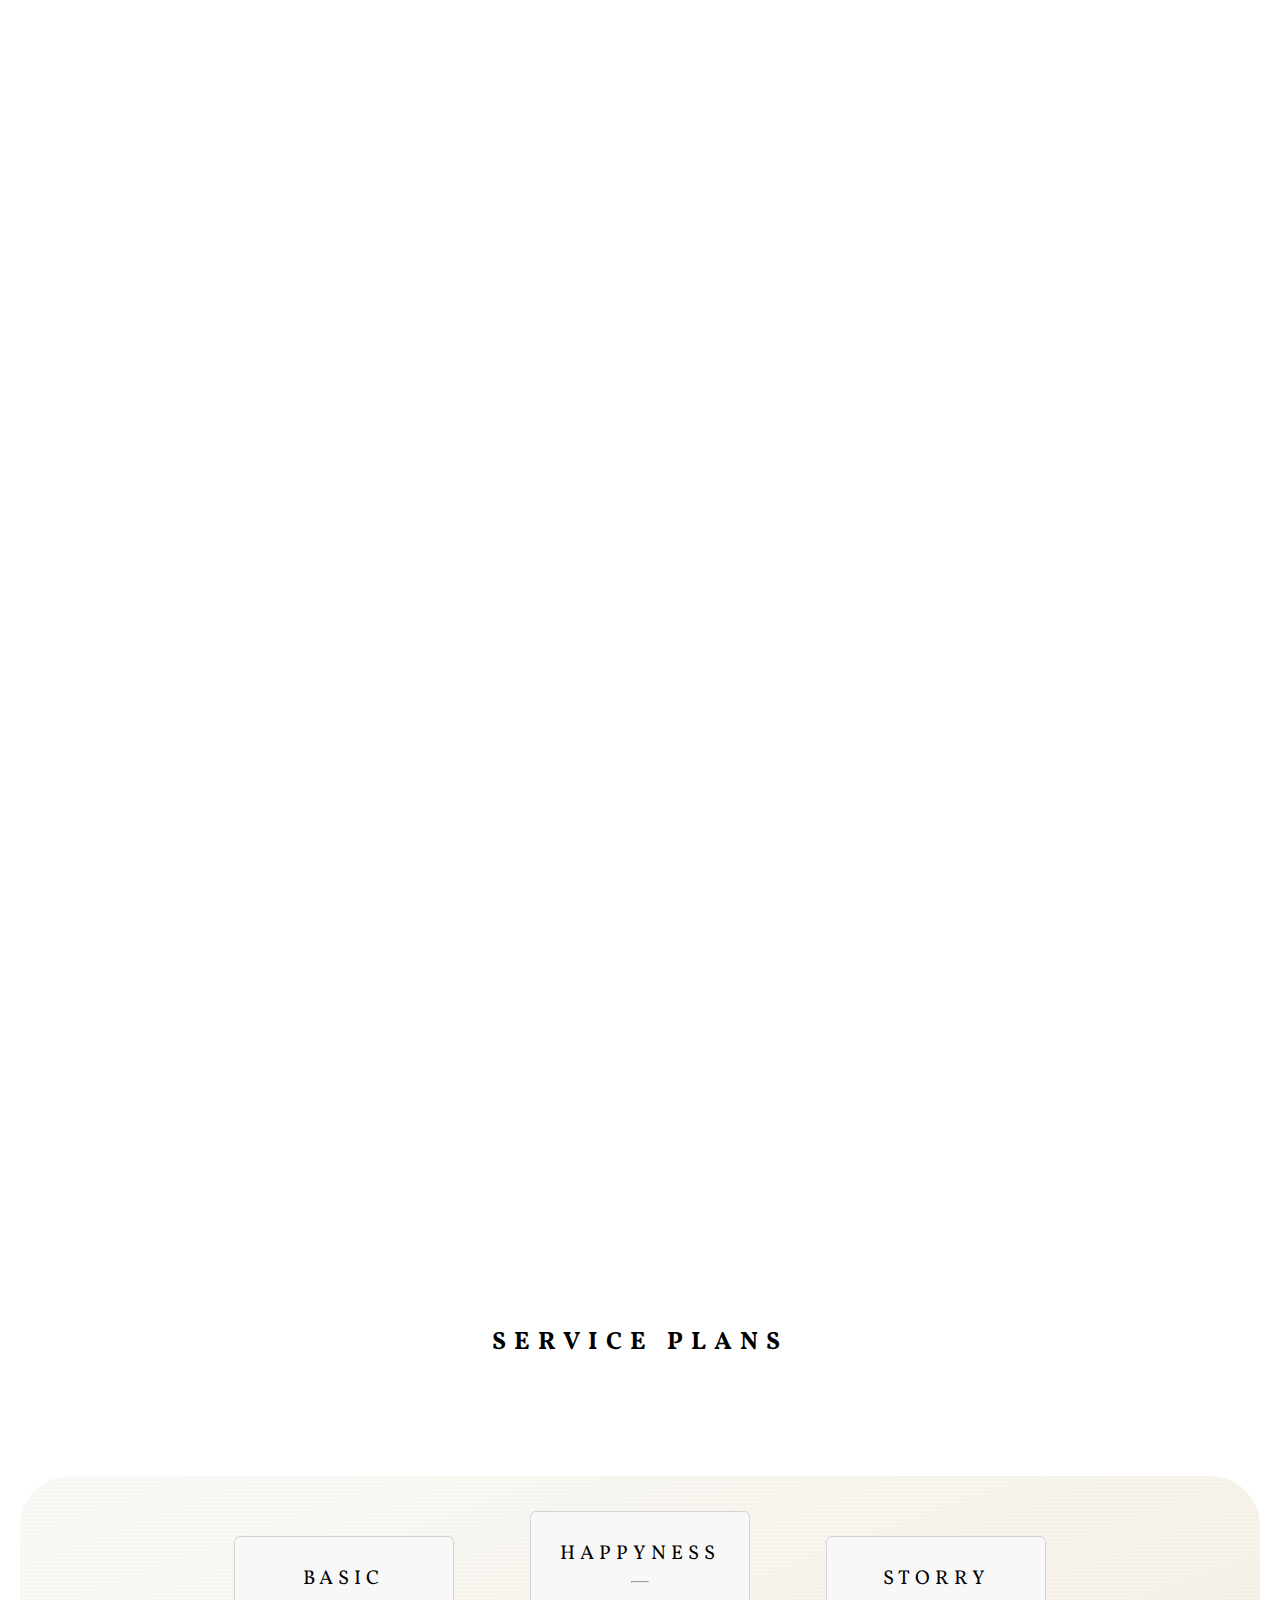
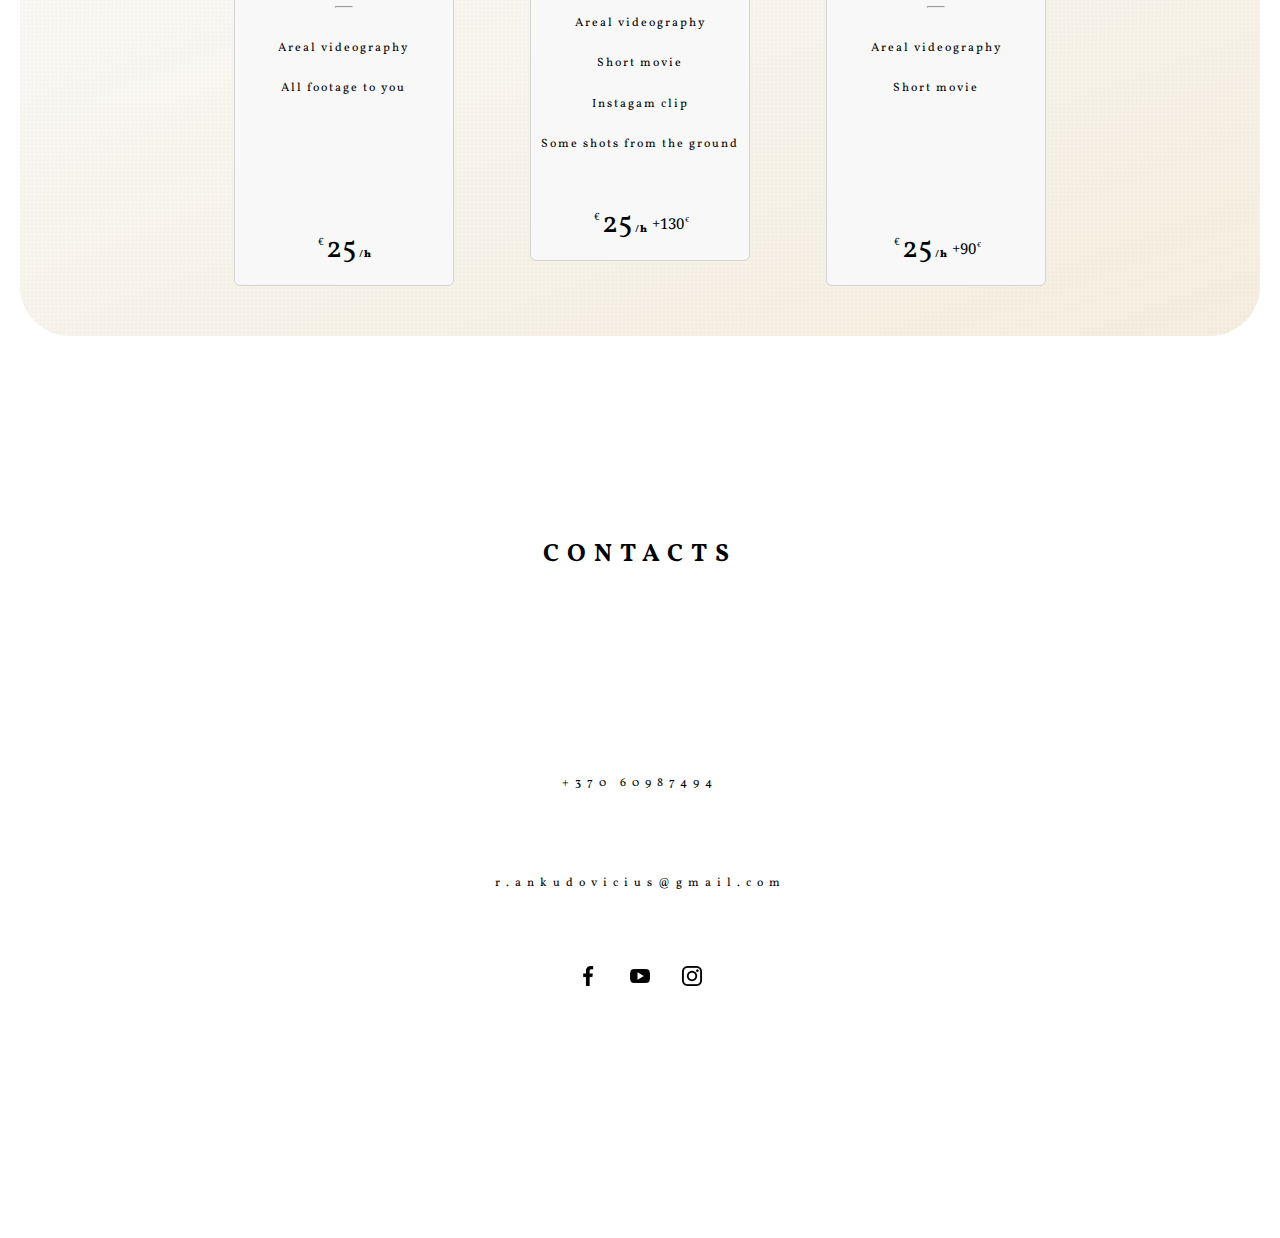
==== commit 676ee7f3: "changed titles" ====
--- a/drone/index.html
+++ b/drone/index.html
@@ -37,10 +37,10 @@
         <img class="logo" alt="dronas" src="./images/droneLogoWhite.png" />
       </div>
       <h1 class="headingText">
-        <span class="primaryText">DRONE SHOT</span>
-        <span class="secondaryText">AREAL VIDEOGRAPHY</span>
+        <span class="primaryText">VAIBAS IMAGE</span>
+        <span class="secondaryText">Vestuvių Videografija</span>
       </h1>
-      <a href="#examplesPage" class="headingButton">See Examples</a>
+      <a href="#examplesPage" class="headingButton">pavyzdžiai</a>
     </header>
 
     <section class="examplesPage" id="examplesPage">
@@ -48,6 +48,13 @@
         <span class="pageTitle">SOME FOOTAGE</span>
       </h1>
       <div class="portfolioWrapper">
+        <iframe
+          class="youtubePlayer"
+          src="https://www.youtube.com/embed/iZPC-C7OEaU"
+          frameborder="0"
+          allow="accelerometer; autoplay; encrypted-media; gyroscope; picture-in-picture"
+          allowfullscreen
+        ></iframe>
         <iframe
           class="youtubePlayer"
           src="https://www.youtube.com/embed/ZeqWRQpSkVE"
--- a/drone/style.css
+++ b/drone/style.css
@@ -57,7 +57,6 @@
 
   transform-style: preserve-3d;
 
-  overflow-y: scroll;
 }
 
 .primaryText {
